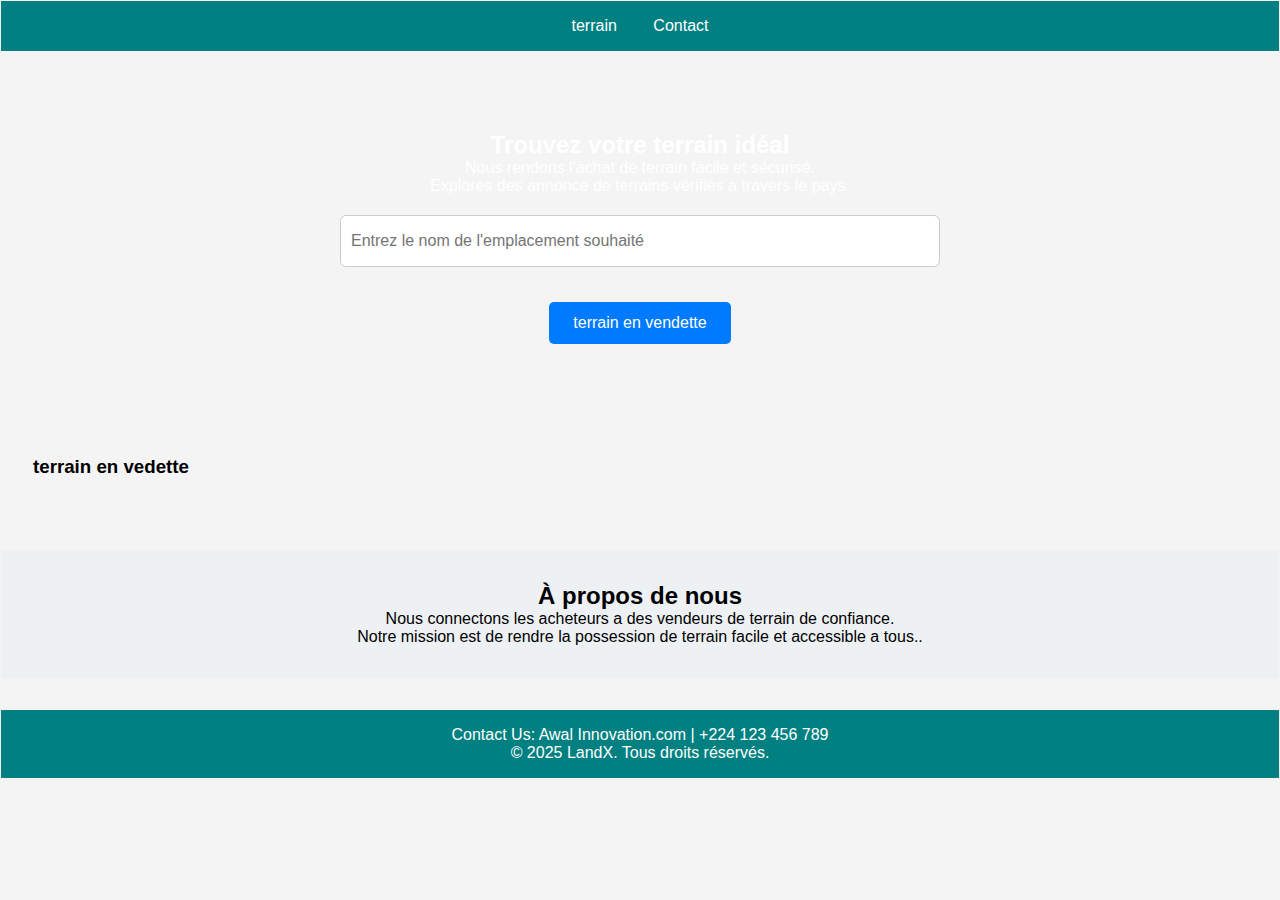
==== index.html @ 70545eb4 "Add files via upload" ====
<!DOCTYPE html>
<html lang="en">
<head>
  <meta charset="UTF-8">
  <meta name="viewport" content="width=device-width, initial-scale=1.0">
  <title>Home Page</title>
  <link rel="stylesheet" href="style.css">
</head>
<body class="home-page"> 

  <header>
    <div class="logo"> 
    <!-- <h1>LandX - Buy Lands Easily</h1> -->
  </div>
    <nav>
      <a href="AllLands.html" data-key="home-link" >terrain</a>
      <!-- <a href="Land-details.html">Browse Lands</a> -->
      <a href="Contact.html" data-key="home-link" >Contact</a>
    </nav>
  </header>

  <section class="hero">
<h2 data-key="home-title" >Trouvez votre terrain idéal</h2>
<p data-key="home-intro" >Nous rendons l'achat de terrain facile et sécurisé.<br> Explores des annonce de terrains vérifiés a travers le pays.</p>

<div class="hero-content">
 

  <div class="search-box">
    <input type="text" id="search-location" placeholder="Entrez le nom de l'emplacement souhaité ">
    <img src="images/search.png" id="search-Icon" class="SerachIc" alt="">
   <!-- <span id="searchIcon" class="search-icon">&#128269;</span> -->
  </div>
  <a href="AllLands.html" class="btn">terrain en vendette</a>
</div>

  </section>
  <section class="featured-lands" id="featuredLands">
    <h3>terrain en vedette</h3>

    <div class="lands-container">
     
    </div>
    <p class="No-result" style="color: red; display: none;">Aucun terrain disponible pour cet emplacement pour le moment.</p>
  </section>

  <section id="about" class="about"> 
<h2>À propos de nous </h2>
<p>Nous connectons les acheteurs a des vendeurs de terrain de confiance. <br>Notre mission est de rendre la possession de terrain facile et accessible a tous.. </p>
  </section>

  <footer id="Contact">
    <p>Contact Us: Awal Innovation.com | +224 123 456 789</p>
    <p> &copy; 2025 LandX. Tous droits réservés.</p>
  </footer>
  <script src="main.js" defer></script>
</body>
</html>
---- style.css ----
*{
  box-sizing: border-box;
  margin: 0;
  padding: 0;
  font-family: 'Segoe UI', sans-serif;
}
body{
  margin: 0;
  padding: 1px;
  font-family: Arial, sans-serif;
  background-color: #f4f4f4;
}

header {

  align-items: center;
  background-color: #008080;
  text-align: center;
  padding: 16px;
  font-size: bold;
  /* display: flex; */
  /* justify-content: space-between; */
  /* background: #008080;
  color: white;
  padding: 1rem 2rem;
  text-align: center; */
}

/* header .logo{
  font-size: 1.5rem;
  font-weight: bold;
} */

nav a {
  margin: 1rem;
  color: white;
  text-decoration: none;
}
.hero {
  position: relative;
  background-position: center;
  background-size: cover;
  padding: 80px 20px;
  color: white;
  text-align: center;
  background: url('images/Land2.jpg') no-repeat center center/cover;
}

.hero h1 {
  font-size: 3rem;
}

.hero .btn{
  margin-top: 15px;
  display: inline-block;
  padding: 12px 24px;
  background-color: #007bff;
  color: white;
  text-decoration: none;
  border-radius: 5px;
  font-size: 16px;
}

.featured-lands {
  padding: 2em;
}
.lands-container {
  display: flex;
  overflow-x: auto;
  gap: 16px;
  padding: 20px;
  scroll-snap-type: x mandatory;
}


#lands-Container{
  display: inline-block;
  align-items: center;
 }

.land-card {
min-height: 300px;
flex: 0 0 auto;
border: 1px solid #ccc;
border-radius: 10px;
scroll-snap-align: start;
background: white;
padding: 10px;
box-shadow: 0 0 10px rgba(0, 0, 0, 0, 1);
}

.land-card img {
  width: 100%;
  height: 200px;
  object-fit: cover;
  border-radius: 5px;
}

footer  {
  text-align: center;
  padding: 1rem;
  background: #008080;
  color: white;
  margin-top: 2em;
}
/* Style for land deatails */

.land-details{
  background-color: #fff;
  padding: 100px;
  border-radius: 10px;
  /* max-width: 80px; */
  margin: auto;
  box-shadow: 0 2px 8px rgb(0, 0, 0, 0, 1);
}

.land-details img {
  width: 100%;
  border-radius: 10px;
}

.land-details h2{
  margin-top: 10px;
}
.land-details p {
  font-size: 16px;
  margin: 12px 0;
}

.back-link{
  display: block;
  text-align: center;
  margin-top: 20px;
}

.about {
  background: #eef1f4;
  padding: 2rem;
  text-align: center;
}

.search-box input{
flex: 1;
padding: 12px;
border: none;
outline: none;
font-size: 16px;
width: 100%;
}

.search-icon{
  /* align-items: center; */
  padding: 12px 16px;
  cursor: pointer;
  background-color: #2e8b57;
  color: white;
  font-size: 18px;
  border-left: 1px solid #ccc;
}

.search-box{
  display: flex;
  align-items: center;
  justify-content: center;
  margin: 20px auto;
  border: 1px solid #ccc;
  border-radius: 6px;
  overflow: hidden;
  max-width: 100%;
  background-color: white;
  margin-bottom: 20px;
}
.hero-content{
  max-width: 600px;
  margin: 0 auto;
}

#search-location{
  padding: 10px;
  width: 300px;
  border: 1px solid #ccc;
  border-right: none;
  border-radius: 5px 0 0 5px;
}

.no-result{
  text-align: center;
  margin-top: 20px;
  font-weight: bold;
  color: #888;
}

/* contact style */

.Contact-container {
  max-width: 600px;
  margin: 0 auto;
  padding: 20px;
}
.Contact-container input,
.Contact-container textarea {
width: 100%;
padding: 10px;
margin-bottom: 15px;
}

button {
  background-color: #0a74da;
  color: white;
  padding: 10px 20px;
  border: none;
  cursor: pointer;
}
.hidden{
  font-size: bold;
  background-color: #008080;
  color:white;
  display: none;

}


.Head{
  align-items: center;
  background-color: #008080;
  text-align: center;
  padding: 16px;
}
.Head a {
  margin: 1rem;
  color: white;
}

.contact-hero{
  position: relative;
  background-position: center;
  background-size: cover;
  padding: 100px 20px;
  text-align: center;
  color: white;
  background: url('images/land1-2.jpg') no-repeat center center/cover;
}

.contact-hero h1 {
  font-size: 3rem;
}
.contact-hero a{
  color: white;
}

.contact-hero a:hover{
color: #0a74da;
}

fieldset {
  background: #d3fffd;
  border: 2px solid #007bff;
  padding: 20px;
  border-radius: 5px;
}
legend {
  font-weight: bold;
  /* color: #007bff; */
  padding: 0 10px;
}

.Icon{
  width: 25px;
  height: 25px;
  margin-right: 8px;
}
/* contact style */

/*All lands Style*/
.AllLands-Sec{
  align-items: center;
  text-align: center;
  background: #008080;
  padding: 1rem 2rem;
}

.run{
  background: linear-gradient(#eefff9 0%, #fcf0ed 49%, #dcdbff 100%);
  padding: 0 10%;
  display: flex;
  justify-content: center;
  flex-direction: column;

}
/* Style for the Run Text */
.run h1 span{
  background: linear-gradient(#000, #000);
  background-repeat: no-repeat;
  -webkit-text-fill-color: transparent;
  -webkit-background-clip: text;
  background-size: 0%;
  margin-top: 100px;
  font-size: 5.6vw;
  line-height: 9vw;
}

.run h1 span:first-child{
  animation: textcolor1 2s linear infinite alternate;
}
.run h1 span:last-child{
  animation: textcolor2 2s linear infinite alternate;
}

@keyframes textcolor1 {
  0%{
    background-size: 0%;
  }
  40%{
    background-size: 100%;
  }
  100%{
    background-size: 100%;
  }
}
@keyframes textcolor2 {
  0%{
    background-size: 0%;
  }
  40%{
    background-size: 0%;
  }
  100%{
    background-size: 100%;
  }
}

/* Style for the Run Text */




.all-Lands {
/* text-align: center; */
  /* display: inline-block; */
  /* margin: 800px; */
  grid-template-columns: repeat(auto-fill, minmax(180px, 1fr));
  /* gap: 20px; */
  /* padding: 40px; */
}

.Lands-card{
/* display: inline-block; */
/* grid-template-columns: repeat(auto-fill, minmax(280px, 1fr)); */
vertical-align: top;
margin: 10px ;
  border: none;
  border-radius: 8px;
  padding: 20px;
  background: #fff;
}

.Lands-card img{
  width: 100%;
  height: 1000px;
  object-fit: cover;
  border-radius: 5px;
}

.view-more-btn {
  display: inline-block;
  margin-top: 10px;
  padding: 6px 12px;
  background-color: #5dd60c;
  color: white;
  border-radius: 4px;
  text-decoration: none;
}

.land-filters{
  display: flex;
  align-items: center;
  justify-content: center;
  margin: 20px auto;
  border: 1px solid #ccc;
  border-radius: 6px;
  overflow: hidden;
  max-width: 100%;
  background-color: white;
  margin-bottom: 20px;
}
.AllLands
{
  background: url('images/Land2.jpg') no-repeat center center/cover;
}
#search-location{
  padding: 10px;
  width: 650px;
  height: 50px;
  /* border: 1px solid #ccc; */
  border-right: none;
  border: #ccc;
  border-radius: 5px 0 0 5px;
}

.sul{
  max-width: 600px;
  height: 100%;
  margin: 0 auto;
}

.SerachIc{
  width: 40px;
  border: none;
}

.No-result{
  font-size: 5.1vw;
}
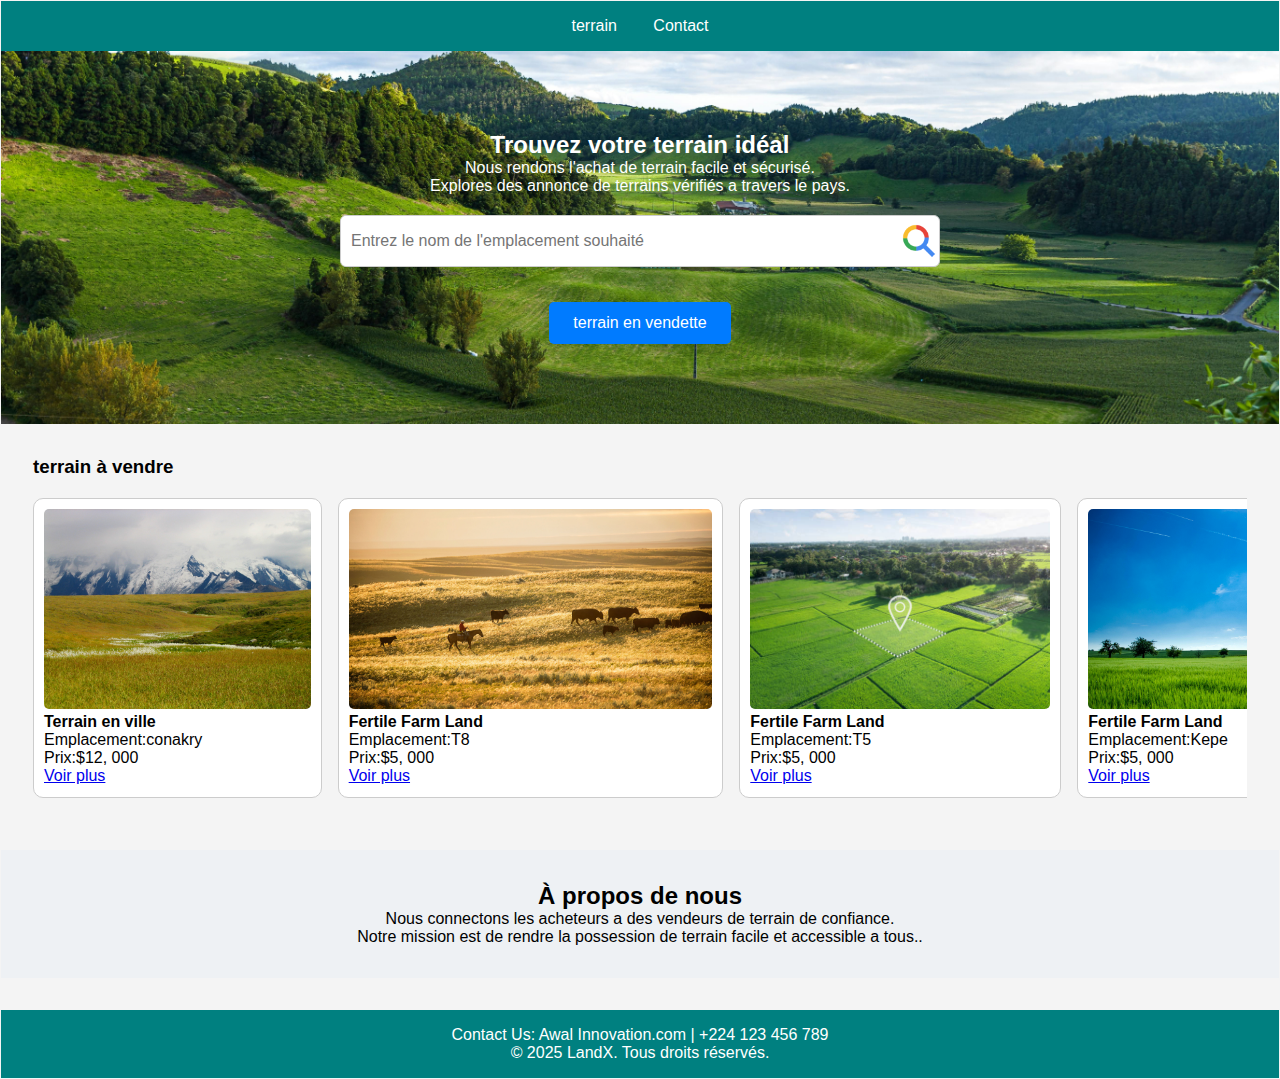
==== commit 0f107c92: "Add files via upload" ====
--- a/index.html
+++ b/index.html
@@ -36,12 +36,12 @@
 
   </section>
   <section class="featured-lands" id="featuredLands">
-    <h3>terrain en vedette</h3>
-
+    <h3>terrain à vendre</h3>
+    <p class="No-result" style="color: red; display: none;">Aucun terrain disponible pour cet emplacement pour le moment.</p>
     <div class="lands-container">
      
     </div>
-    <p class="No-result" style="color: red; display: none;">Aucun terrain disponible pour cet emplacement pour le moment.</p>
+    
   </section>
 
   <section id="about" class="about"> 
--- a/style.css
+++ b/style.css
@@ -43,7 +43,7 @@
   padding: 80px 20px;
   color: white;
   text-align: center;
-  background: url('images/Land2.jpg') no-repeat center center/cover;
+  background: url('images/landC.jpeg') no-repeat center center/cover;
 }
 
 .hero h1 {
@@ -238,7 +238,7 @@
   padding: 100px 20px;
   text-align: center;
   color: white;
-  background: url('images/land1-2.jpg') no-repeat center center/cover;
+  background: url('images/landC.jpeg') no-repeat center center/cover;
 }
 
 .contact-hero h1 {
@@ -338,27 +338,28 @@
 /* text-align: center; */
   /* display: inline-block; */
   /* margin: 800px; */
-  grid-template-columns: repeat(auto-fill, minmax(180px, 1fr));
+  
+  grid-template-columns: repeat(auto-fill, minmax(100px, 1fr));
   /* gap: 20px; */
   /* padding: 40px; */
 }
 
 .Lands-card{
-/* display: inline-block; */
-/* grid-template-columns: repeat(auto-fill, minmax(280px, 1fr)); */
-vertical-align: top;
-margin: 10px ;
-  border: none;
+border: 1px solid #ddd;
+margin: 5px ;
+  
+  border-radius: 10px;
+  padding: 15px ;
+  box-shadow: 0 2px 5px rgb(0, 0, 0, 0.1);
+  transition: transform 0.2s;
+  background: #fff;
+}
+
+.Lands-card img{
+  width: 90%;
+  height: 600px;
+  object-fit: cover;
   border-radius: 8px;
-  padding: 20px;
-  background: #fff;
-}
-
-.Lands-card img{
-  width: 100%;
-  height: 1000px;
-  object-fit: cover;
-  border-radius: 5px;
 }
 
 .view-more-btn {
